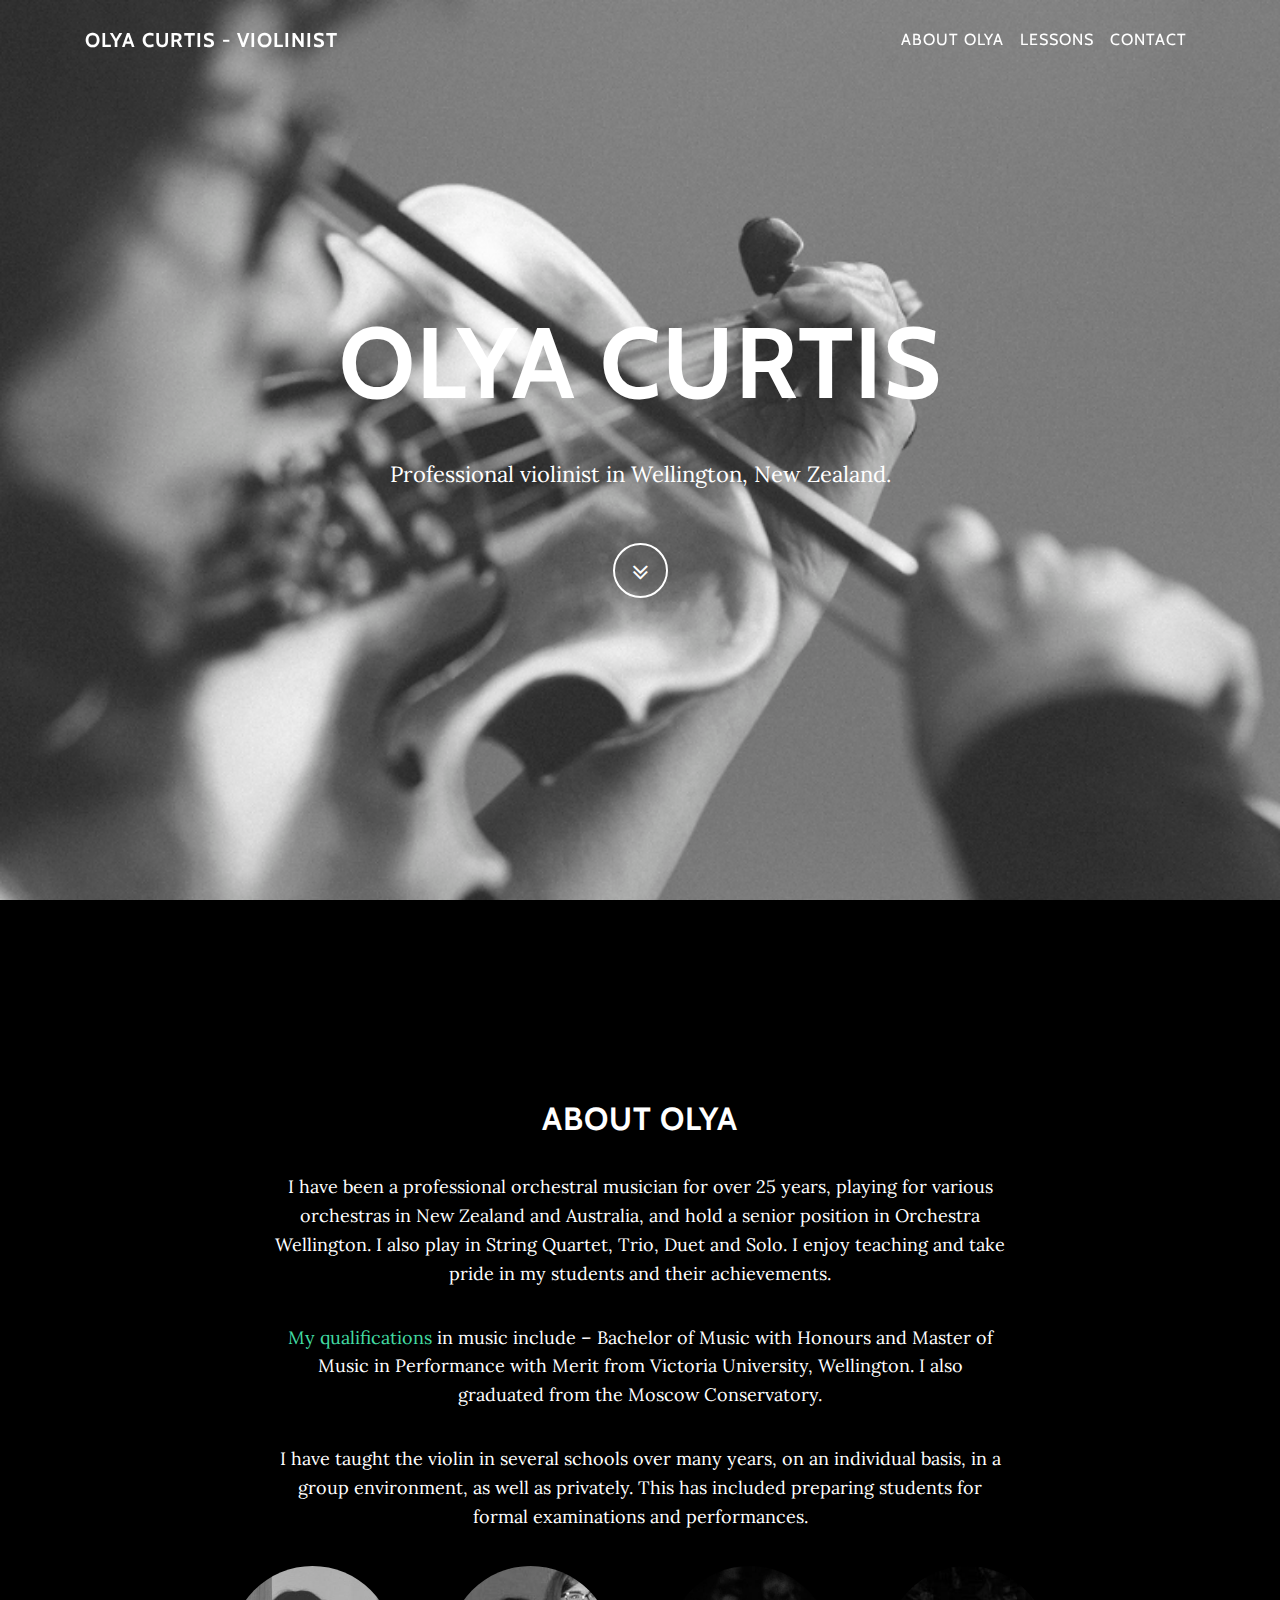
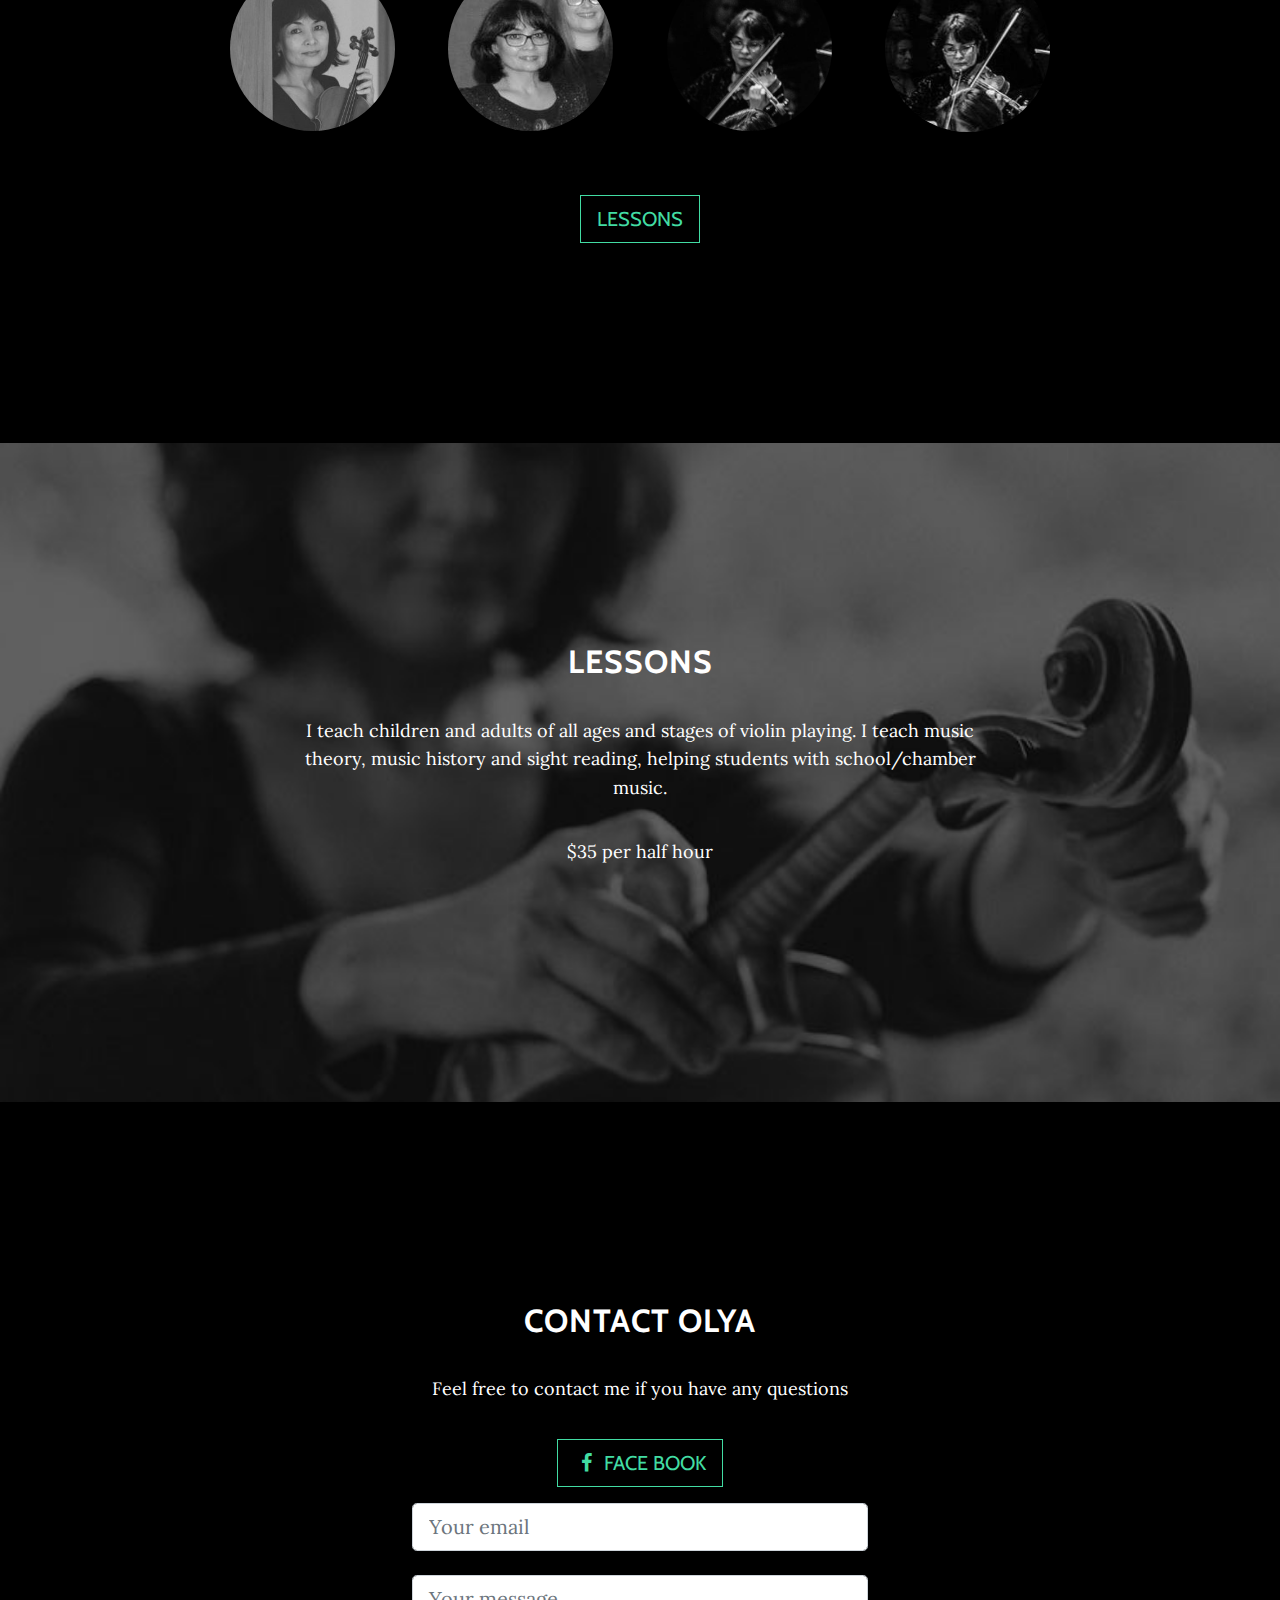
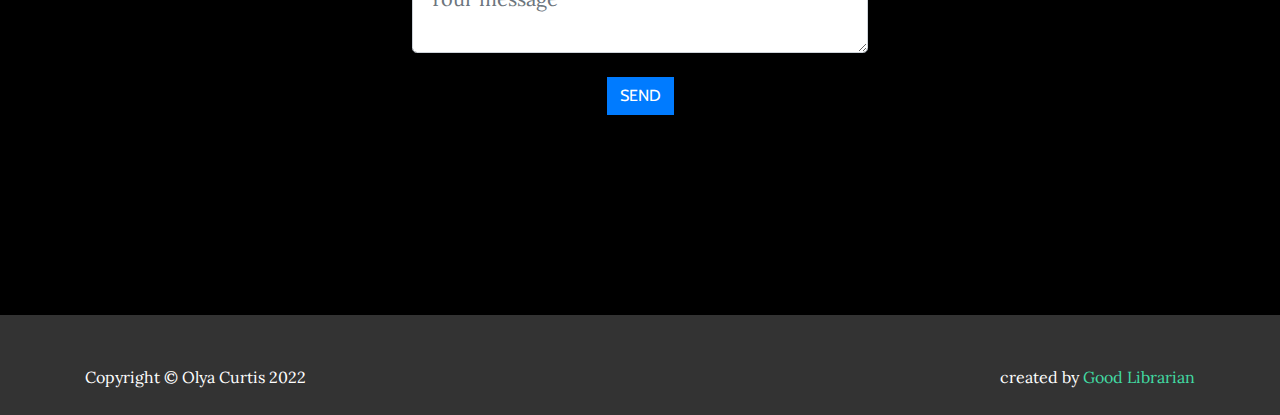
==== index.html @ c2e38462 "Update index.html" ====
<!DOCTYPE html>
<html lang="en">

  <head>
 
    <meta charset="utf-8">
    <meta name="viewport" content="width=device-width, initial-scale=1, shrink-to-fit=no">
    <meta name="description" content="Olya Curtis is violinist in Wellington New Zealand. Offer tailered violin lessons for children, adults, any levels are welcome from absolute beginners to advanced students">
    <meta name="author" content="Olya Curtis">
	<meta name="keywords" content="violinist,Violin Lessons,Violin Teacher,begginer,music theory,ABRSM exam,violinist in wellington,new zealand,String Quartet,Trio,Duet,Solo">
	<meta name="google-site-verification" content="l8IYxlWPja9R1dwnLtuxTKXck14jRonvNL7AKL2cskU" />
    <title>Olya Curtis - Violinist</title>

    <!-- Bootstrap core CSS -->
    <link href="vendor/bootstrap/css/bootstrap.min.css" rel="stylesheet">

    <!-- Custom fonts for this template -->
    <link href="vendor/font-awesome/css/font-awesome.min.css" rel="stylesheet" type="text/css">
    <link href="https://fonts.googleapis.com/css?family=Lora:400,700,400italic,700italic" rel="stylesheet" type="text/css">
    <link href='https://fonts.googleapis.com/css?family=Cabin:700' rel='stylesheet' type='text/css'>

    <!-- Custom styles for this template -->
    <link href="css/grayscale.min.css" rel="stylesheet">

  </head>

  <body id="page-top">

    <!-- Navigation -->
    <nav class="navbar navbar-expand-lg navbar-light fixed-top" id="mainNav">
      <div class="container">
        <a class="navbar-brand js-scroll-trigger" href="#page-top">Olya Curtis - Violinist</a>
        <button class="navbar-toggler navbar-toggler-right" type="button" data-toggle="collapse" data-target="#navbarResponsive" aria-controls="navbarResponsive" aria-expanded="false" aria-label="Toggle navigation">
          Menu
          <i class="fa fa-bars"></i>
        </button>
        <div class="collapse navbar-collapse" id="navbarResponsive">
          <ul class="navbar-nav ml-auto">
            <li class="nav-item">
              <a class="nav-link js-scroll-trigger" href="#about">About Olya</a>
            </li>
            <li class="nav-item">
              <a class="nav-link js-scroll-trigger" href="#download">Lessons</a>
            </li>
            <li class="nav-item">
              <a class="nav-link js-scroll-trigger" href="#contact">Contact</a>
            </li>
          </ul>
        </div>
      </div>
    </nav>

    <!-- Intro Header -->
    <header class="masthead">
      <div class="intro-body">
        <div class="container">
          <div class="row">
            <div class="col-lg-8 mx-auto">
              <h1 class="brand-heading">OLYA Curtis</h1>
              <p class="intro-text">Professional violinist in Wellington, New Zealand.
                <br></p>
              <a href="#about" class="btn btn-circle js-scroll-trigger">
                <i class="fa fa-angle-double-down animated"></i>
              </a>
            </div>
          </div>
        </div>
      </div>
    </header>

    <!-- About Section -->
    <section id="about" class="content-section text-center">
      <div class="container">
        <div class="row">
          <div class="col-lg-8 mx-auto">
            <h2>About Olya</h2>
            <p>
			I have been a professional orchestral musician for over 25 years, playing for various orchestras in New Zealand and Australia, 
			and hold a senior position in Orchestra Wellington. I also play in String Quartet, Trio, Duet and Solo. 
			I enjoy teaching and take pride in my students and their achievements.</p>
            
			<p><a href="https://nz.linkedin.com/in/olya-curtis-38987a58" target="_blank">My qualifications</a> in music include – Bachelor of Music with Honours and Master of Music in Performance with Merit from Victoria University, Wellington. 
			I also graduated from the Moscow Conservatory. 
			</p>
            <p>I have taught the violin in several schools over many years, on an individual basis, in a group environment, as well as privately. 
			This has included preparing students for formal examinations and performances. </p>
			
			<p></p>
          </div>
		  
		  
		  	
        </div>
		
      </div>



<!-- Portfolio part under about -->
      <div class="row justify-content-md-center">
	         <div class="col-lg-2 col-sm-3 col-md-3 mb-4">
          <a data-toggle="modal" href="#portfolio-modal-1"><img class="grey rounded-circle img-fluid d-block mx-auto" id="imggray" src="img/profile1-sm.jpg" alt="" width="165" height="165" > </a>
        </div>
		
        <div class="col-lg-2 col-sm-3 col-md-3 mb-4">
          <a data-toggle="modal" href="#portfolio-modal-2"><img class="grey rounded-circle img-fluid d-block mx-auto" id="imggray" src="img/profile2-sm.jpg" alt="" width="165" height="165"  alt=""> </a>
         </div>
		 
        <div class="col-lg-2 col-sm-3 col-md-3 mb-4">
          <a data-toggle="modal" href="#portfolio-modal-3"><img class="grey rounded-circle img-fluid d-block mx-auto" src="img/profile3-sm.jpg" alt="" width="165" height="165"  alt=""> </a>
         </div>
		 
        <div class="col-lg-2 col-sm-3 col-md-3 mb-4">
          <a data-toggle="modal" href="#portfolio-modal-4"><img class="grey rounded-circle img-fluid d-block mx-auto" src="img/profile4-sm.jpg" alt="" width="165" height="165"  alt=""> </a>
        </div>
		 </div>

 
	
	
		 
	<!-- Portfolio Modals -->

    <!-- Portfolio Modal 1 -->
   <div class="col mx-auto text center">
   <div class="modal fade" id="portfolio-modal-1" role="dialog" are-labelleby="profile-1">
      
        <button type="button" class="close" data-dismiss="modal" aria-label="Close">
          <span aria-hidden="true">&times;</span>
        </button>
		
		<div class="modal-dialog modal-lg" role="document">
   	    <img class="img-fluid mb-5" src="img/profile1-lg.jpg" alt="">
		</div>
	        
		<button type="button" class="btn btn-secondary" data-dismiss="modal">Close</button>
        </div>
	</div>
	
	
	   <!-- Portfolio Modal 2 -->
   <div class="col-lg-8 mx-auto text center">
   <div class="modal fade" id="portfolio-modal-2" role="dialog" are-labelleby="profile-2">
      
        <button type="button" class="close" data-dismiss="modal" aria-label="Close">
          <span aria-hidden="true">&times;</span>
        </button>
		
		<div class="modal-dialog modal-lg" role="document">
   	    <img class="img-fluid mb-5" src="img/profile2-lg.jpg" alt="">
		</div>
	        
		<button type="button" class="btn btn-secondary" data-dismiss="modal">Close</button>
        </div>
	</div>
   
   	   <!-- Portfolio Modal 3 -->
   <div class="col-lg-8 mx-auto text center">
   <div class="modal fade" id="portfolio-modal-3" role="dialog" are-labelleby="profile-3">
      
        <button type="button" class="close" data-dismiss="modal" aria-label="Close">
          <span aria-hidden="true">&times;</span>
        </button>
		
		<div class="modal-dialog modal-lg" role="document">
   	    <img class="img-fluid mb-5" src="img/profile3-lg.jpg" alt="">
		</div>
	        
		<button type="button" class="btn btn-secondary" data-dismiss="modal">Close</button>
        </div>
	</div>
	
		   <!-- Portfolio Modal 4 -->
   <div class="col-lg-8 mx-auto text center">
   <div class="modal fade" id="portfolio-modal-4" role="dialog" are-labelleby="profile-4">
      
        <button type="button" class="close" data-dismiss="modal" aria-label="Close">
          <span aria-hidden="true">&times;</span>
        </button>
		
		<div class="modal-dialog modal-lg" role="document">
   	    <img class="img-fluid mb-5" src="img/profile4-lg.jpg" alt="">
		</div>
	        
		<button type="button" class="btn btn-secondary" data-dismiss="modal">Close</button>
        </div>
	</div>

  <p></p>
  <a href="#download" class="btn btn-default btn-lg js-scroll-trigger">Lessons</a>
	
			
			
   </section>
	
	
	
    <!-- Download Section -->
    <section id="download" class="download-section content-section text-center">
      <div class="container">
        <div class="col-lg-8 mx-auto">
          <h2>Lessons</h2>
          <p>I teach children and adults of all ages and stages of violin playing. 
		  I teach music theory, music history and sight reading, helping students with school/chamber music.</p>
		  <p>$35 per half hour</p>
          
        </div>
	</div>
    </section>
	
	
	

    <!-- Contact Section -->
    <section id="contact" class="content-section text-center">
      <div class="container">
        <div class="row">
		  <div class="col-lg-8 mx-auto">
            <h2>Contact Olya</h2>
            <p>Feel free to contact me if you have any questions</p>
            <ul class="list-inline banner-social-buttons">
		<li class="list-inline-item">
                <a class="btn btn-default btn-lg" href="https://www.facebook.com/olya.curtis">
                  <i class="fa fa-fw fa-facebook"></i>
				  <span class="network-name">Face book</span>
                </a>
              </li>
               </ul>
			  
<!--my custom contact section -->
<div class="col-lg-8 mx-auto">
<form method="POST" action="https://formspree.io/f/mnqwjarj">
  <input class="form-control form-control-lg" type="email" name="email" placeholder="Your email"><br>
  <textarea class="form-control form-control-lg" name="message" placeholder="Your message"></textarea><br>
  <button type="submit" class="btn btn-primary btn-xl">Send</button>
</form>
			  </div>
			  
			  
          </div>
        </div>
      </div>
    </section>

  
	  
    <!-- Footer -->
    <footer>
      <div class="container text-center">
	      <div id="copy-right">Copyright &copy; Olya Curtis 2022</div>
		  <div id="credit"> created by <a href="https://goodlibrarian.github.io" target="_blank">Good Librarian</a> </div>
		      </div>
    </footer>
	
	




	

    <!-- Bootstrap core JavaScript -->
    <script src="vendor/jquery/jquery.min.js"></script>
    <script src="vendor/bootstrap/js/bootstrap.bundle.min.js"></script>

    <!-- Plugin JavaScript -->
    <script src="vendor/jquery-easing/jquery.easing.min.js"></script>
	<script src="vendor/magnific-popup/jquery.magnific-popup.min.js"></script>


    <!-- Custom scripts for this template -->
    <script src="js/grayscale.min.js"></script>

  </body>

</html>
---- css/grayscale.min.css ----
body{font-family:Lora,'Helvetica Neue',Helvetica,Arial,sans-serif;position:relative;width:100%;height:100%;color:#fff;background-color:#000}html{width:100%;height:100%}h1,h2,h3,h4,h5,h6{font-family:Cabin,'Helvetica Neue',Helvetica,Arial,sans-serif;font-weight:700;margin:0 0 35px;letter-spacing:1px;text-transform:uppercase}p{font-size:16px;line-height:1.5;margin:0 0 25px}@media (min-width:768px){p{font-size:18px;line-height:1.6;margin:0 0 35px}}a{-webkit-transition:all .2s ease-in-out;-moz-transition:all .2s ease-in-out;transition:all .2s ease-in-out;color:#42dca3}a:focus,a:hover{text-decoration:none;color:#1d9b6c}#mainNav{font-family:Cabin,'Helvetica Neue',Helvetica,Arial,sans-serif;margin-bottom:0;text-transform:uppercase;border-bottom:1px solid rgba(255,255,255,.3);background-color:#000}#mainNav .navbar-toggler{font-size:14px;padding:11px;color:#fff;border:1px solid #fff}#mainNav .navbar-brand{font-weight:700}#mainNav a{color:#fff}#mainNav .navbar-nav .nav-item{-webkit-transition:background .3s ease-in-out;-moz-transition:background .3s ease-in-out;transition:background .3s ease-in-out}#mainNav .navbar-nav .nav-item:hover{color:fade(white,80%);outline:0;background-color:transparent}#mainNav .navbar-nav .nav-item:active,#mainNav .navbar-nav .nav-item:focus{outline:0;background-color:transparent}@media (min-width:992px){#mainNav{padding-top:20px;padding-bottom:20px;-webkit-transition:background .3s ease-in-out,padding-top .3s ease-in-out,padding-bottom .3s;-moz-transition:background .3s ease-in-out,padding-top .3s ease-in-out,padding-bottom .3s;transition:background .3s ease-in-out,padding-top .3s ease-in-out,padding-bottom .3s;letter-spacing:1px;border-bottom:none;background:0 0}#mainNav.navbar-shrink{padding-top:10px;padding-bottom:10px;border-bottom:1px solid rgba(255,255,255,.3);background:#000}#mainNav .nav-link.active{outline:0;background-color:rgba(255,255,255,.3)}#mainNav .nav-link.active:hover{color:#fff}}.masthead{display:table;width:100%;height:auto;padding:200px 0;text-align:center;color:#fff;background:url(../img/intro-bg.jpg) no-repeat bottom center scroll;background-color:#000;-webkit-background-size:cover;-moz-background-size:cover;-o-background-size:cover;background-size:cover}.masthead .intro-body{display:table-cell;vertical-align:middle}.masthead .intro-body .brand-heading{font-size:50px}.masthead .intro-body .intro-text{font-size:18px}@media (min-width:768px){.masthead{height:100%;padding:0}.masthead .intro-body .brand-heading{font-size:100px}.masthead .intro-body .intro-text{font-size:22px}}.btn-circle{font-size:26px;width:55px;height:55px;margin-top:15px;line-height:45px;-webkit-transition:background .3s ease-in-out;-moz-transition:background .3s ease-in-out;transition:background .3s ease-in-out;color:#fff;border:2px solid #fff;border-radius:100%!important;background:0 0}.btn-circle:focus,.btn-circle:hover{color:#fff;outline:0;background:rgba(255,255,255,.1)}.content-section{padding-top:150px;padding-bottom:150px}.download-section{color:#fff;background:url(../img/downloads-bg.jpg) no-repeat center center scroll;background-color:#000;-webkit-background-size:cover;-moz-background-size:cover;-o-background-size:cover;background-size:cover}#map{width:100%;height:300px}@media (min-width:992px){.content-section{padding-top:200px;padding-bottom:200px}#map{height:350px}}.btn{font-family:Cabin,'Helvetica Neue',Helvetica,Arial,sans-serif;font-weight:400;-webkit-transition:all .3s ease-in-out;-moz-transition:all .3s ease-in-out;transition:all .3s ease-in-out;text-transform:uppercase;border-radius:0}.btn-default{color:#42dca3;border:1px solid #42dca3;background-color:transparent}.btn-default:focus,.btn-default:hover{color:#000;border:1px solid #42dca3;outline:0;background-color:#42dca3}ul.banner-social-buttons{margin-top:0}@media (max-width:1199px){ul.banner-social-buttons{margin-top:15px}}@media (max-width:767px){ul.banner-social-buttons li{display:block;margin-bottom:20px;padding:0}ul.banner-social-buttons li:last-child{margin-bottom:0}}footer{padding:50px 0;background-color:#333333;}#copy-right{float:left;}#credit{float:right;}footer p{font-size:14px;margin:0}::-moz-selection{background:#fcfcfc;background:rgba(255,255,255,.2);text-shadow:none}::selection{background:#fcfcfc;background:rgba(255,255,255,.2);text-shadow:none}img::selection{background:0 0}img::-moz-selection{background:0 0}img{margin-left: auto; margin-right: auto;}


img.grey {
	-webkit-filter: grayscale(100%);
	filter: grayscale(100%);
}
img:hover {filter: none;-webkit-filter: grayscale(0%);-webkit-transition: all 0.7s ease;transition: all 0.7s ease;}
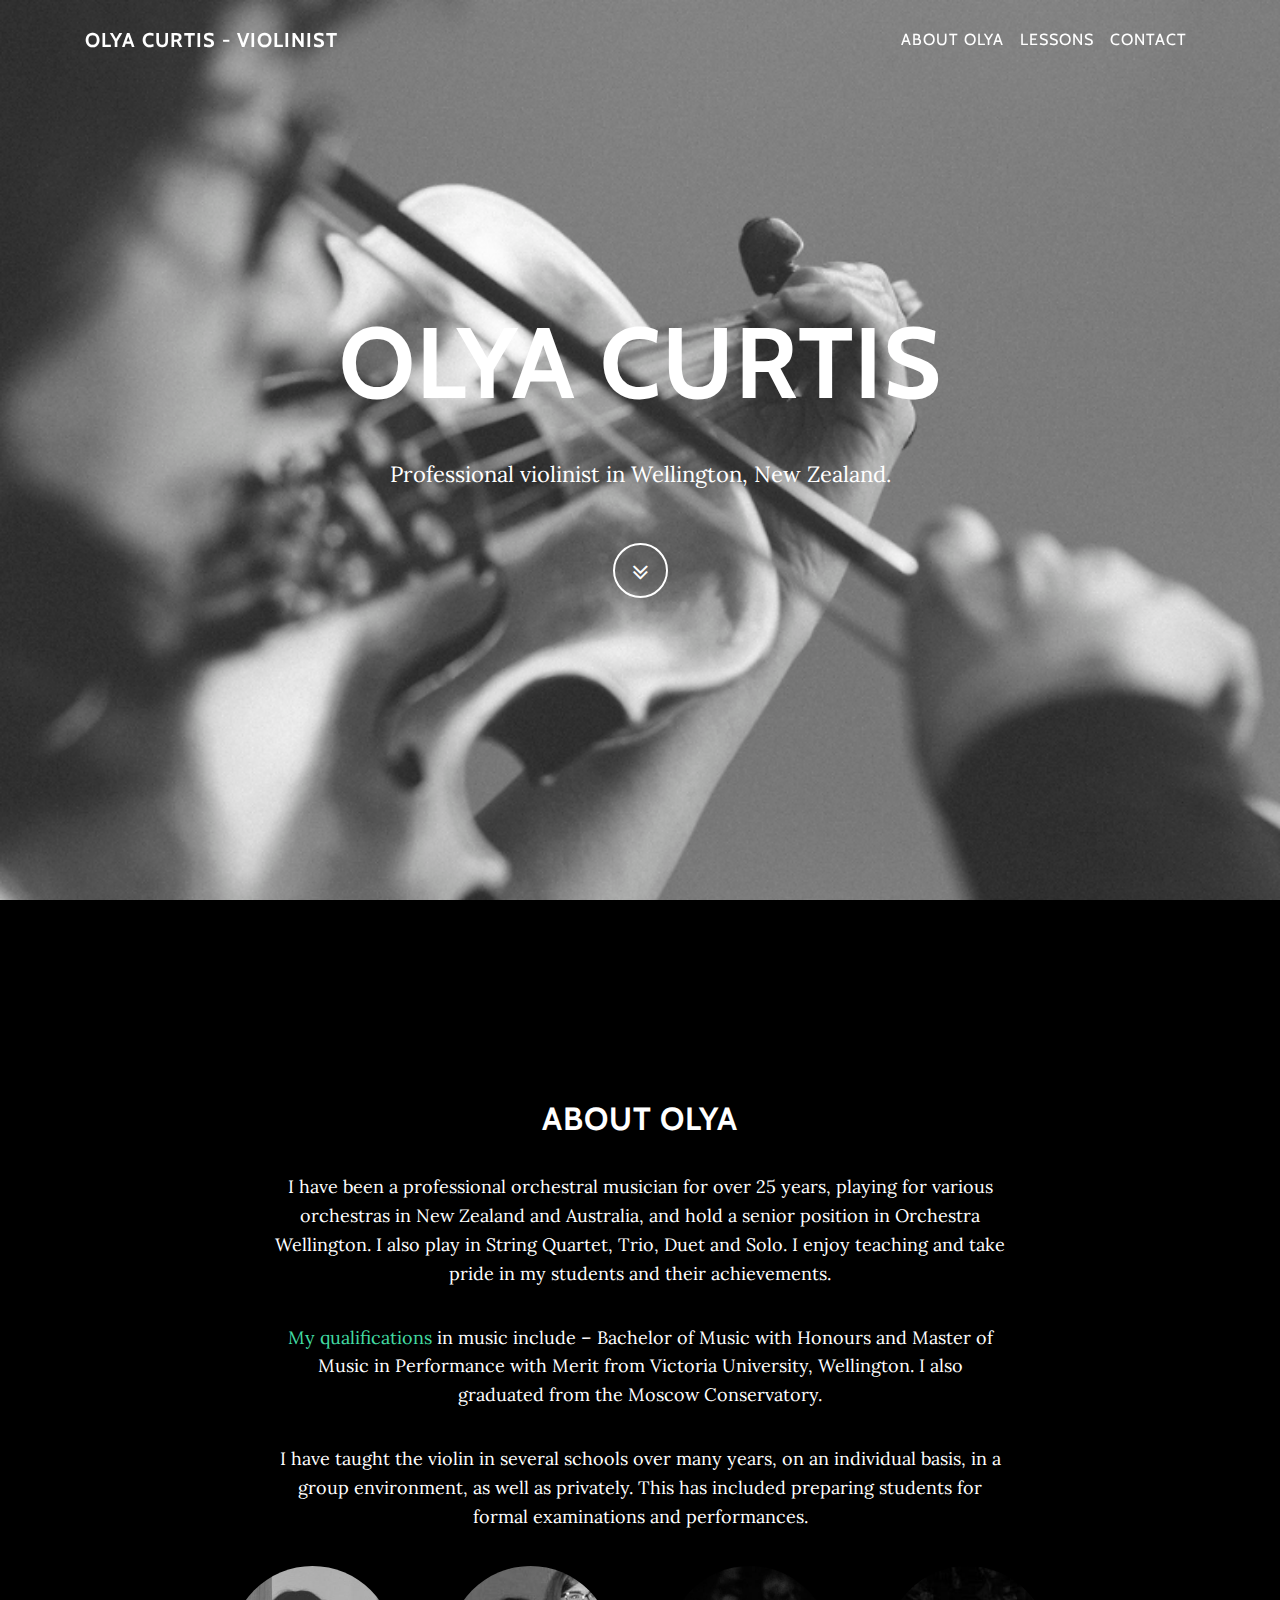
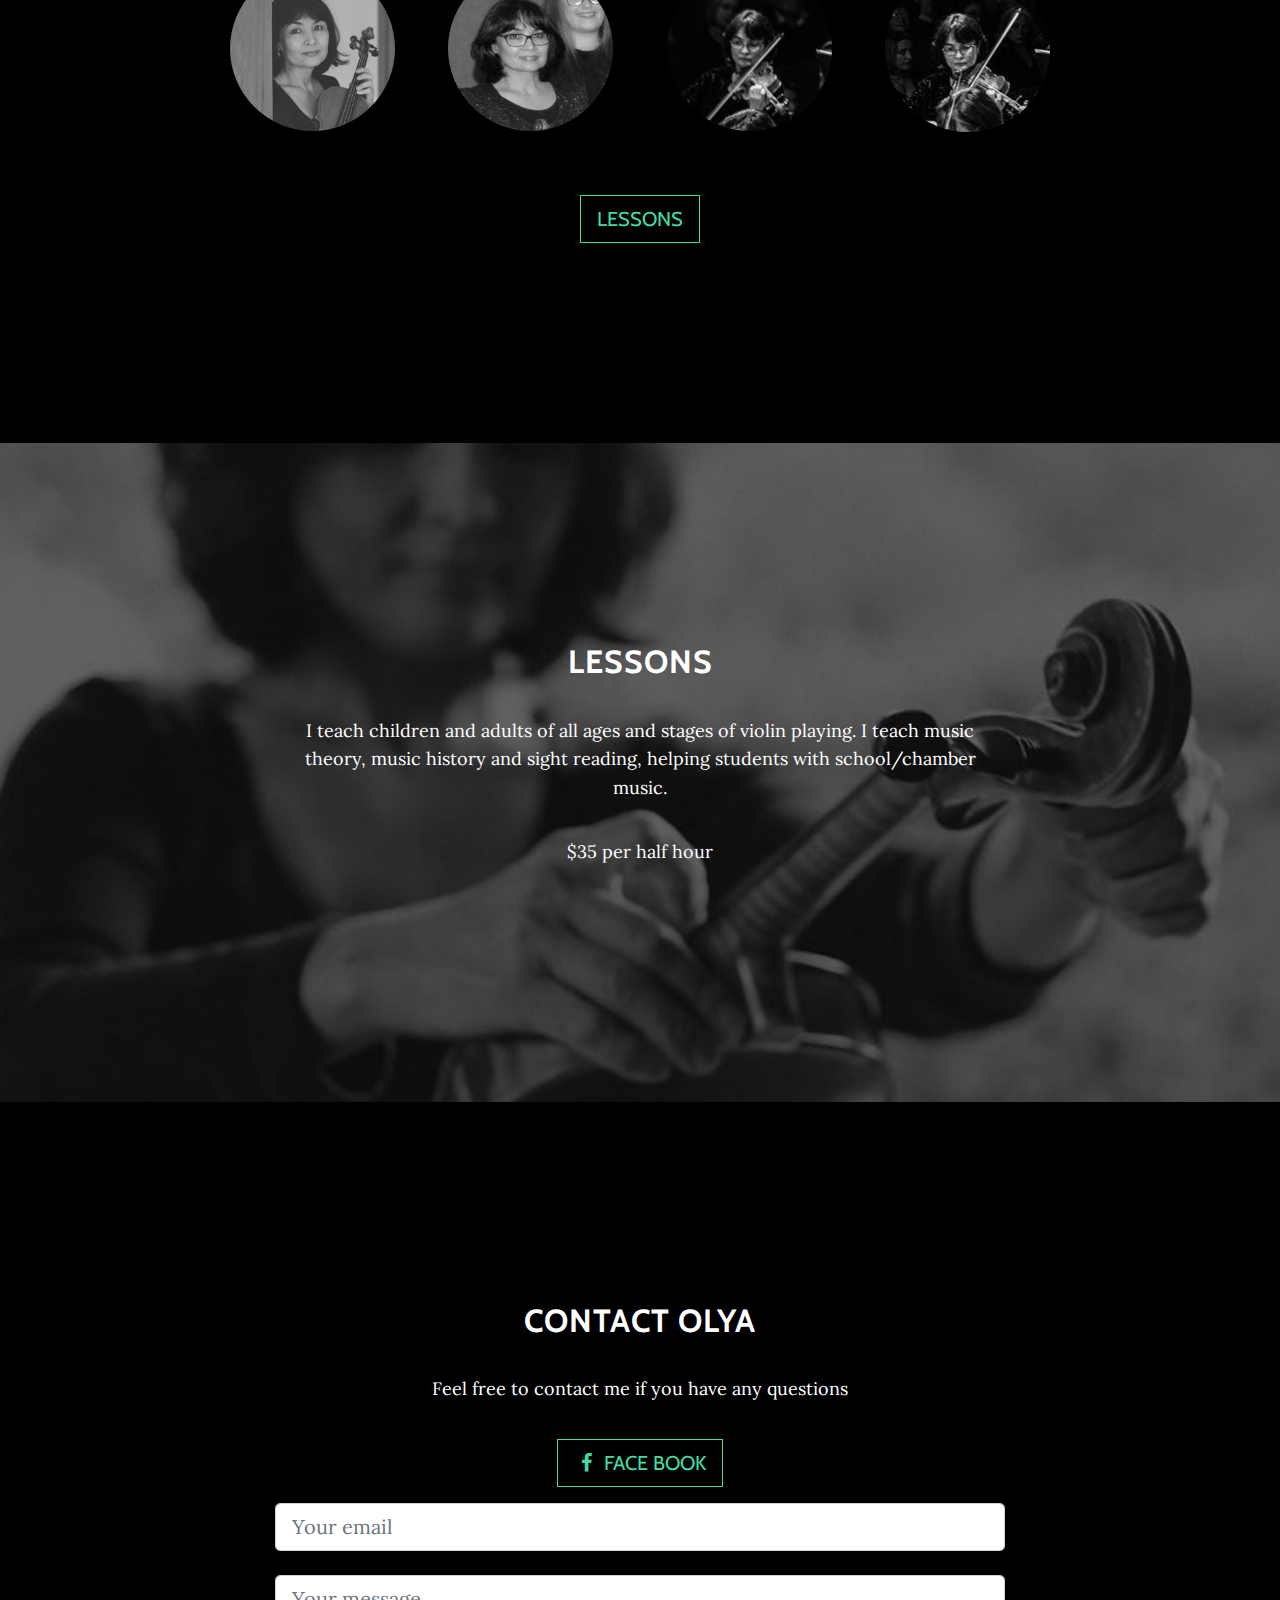
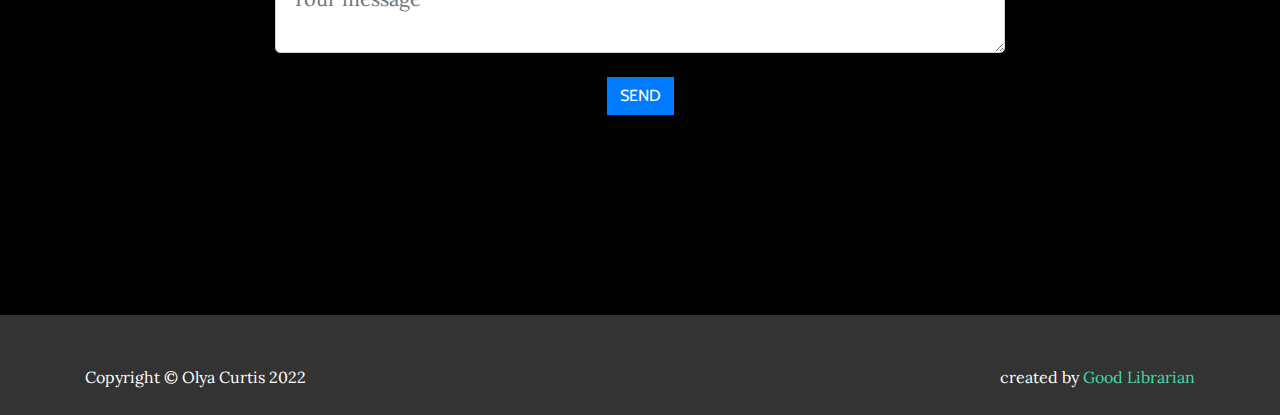
==== commit c03e517b: "Update index.html" ====
--- a/index.html
+++ b/index.html
@@ -228,14 +228,13 @@
                </ul>
 			  
 <!--my custom contact section -->
-<div class="col-lg-8 mx-auto">
+
 <form method="POST" action="https://formspree.io/f/mnqwjarj">
   <input class="form-control form-control-lg" type="email" name="email" placeholder="Your email"><br>
   <textarea class="form-control form-control-lg" name="message" placeholder="Your message"></textarea><br>
   <button type="submit" class="btn btn-primary btn-xl">Send</button>
 </form>
-			  </div>
-			  
+		
 			  
           </div>
         </div>
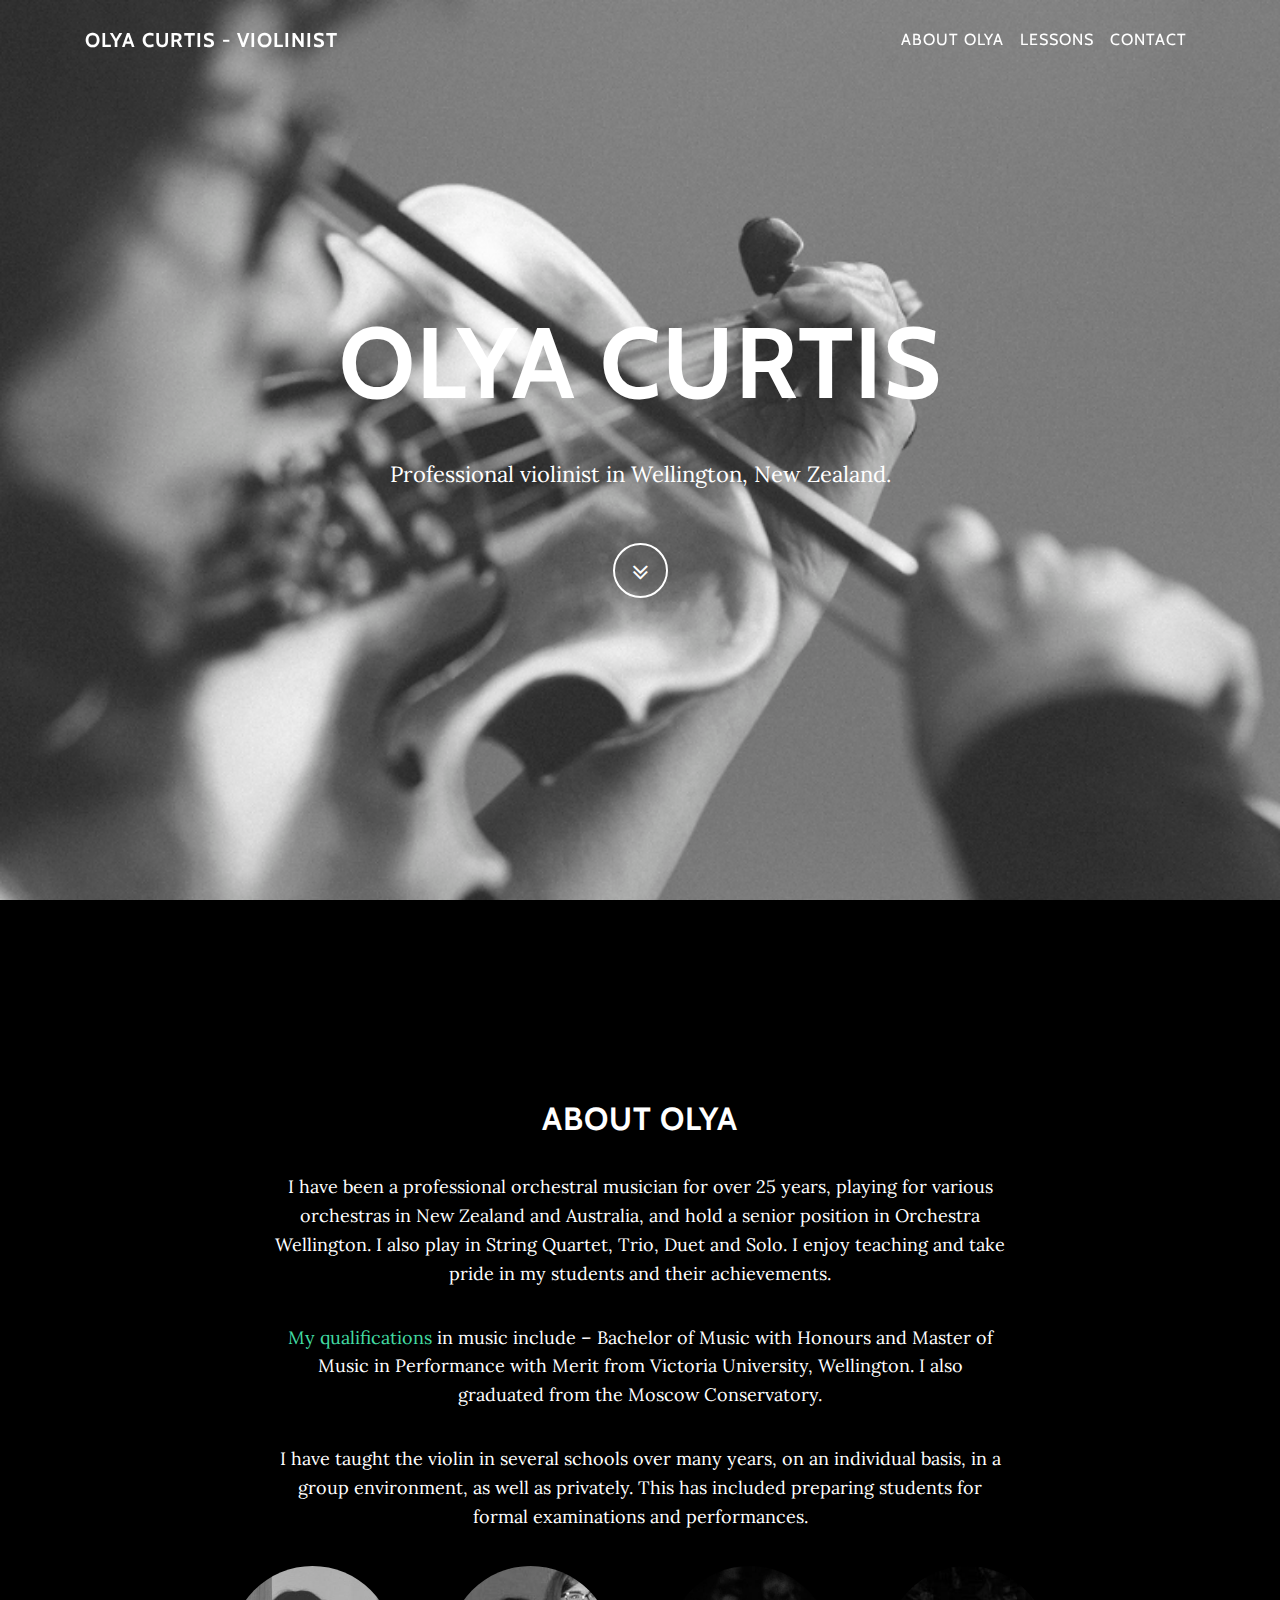
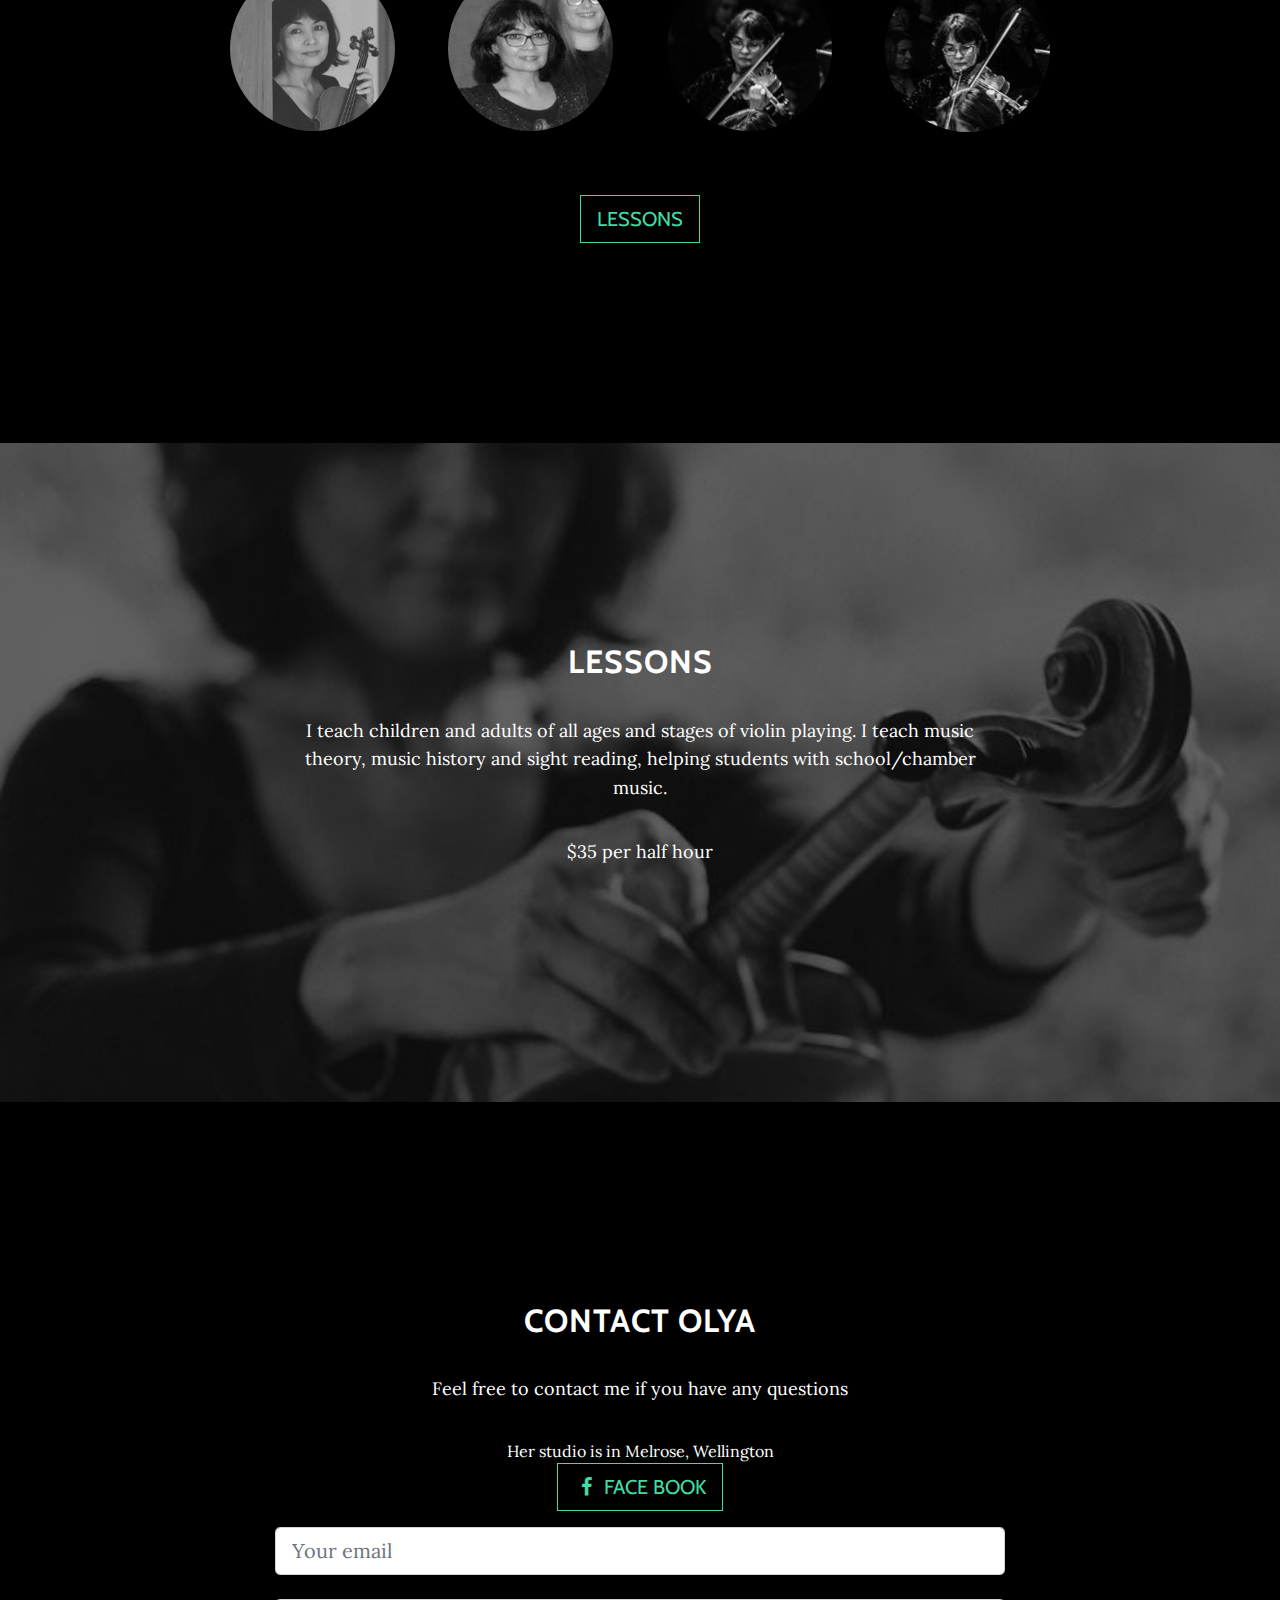
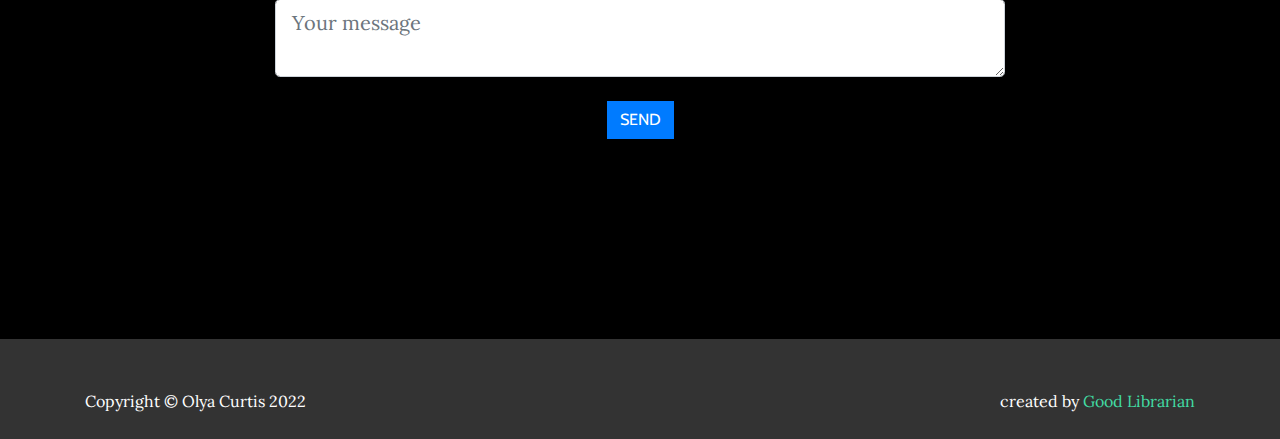
==== commit 5083daef: "Update index.html" ====
--- a/index.html
+++ b/index.html
@@ -217,7 +217,7 @@
         <div class="row">
 		  <div class="col-lg-8 mx-auto">
             <h2>Contact Olya</h2>
-            <p>Feel free to contact me if you have any questions</p>
+            <p>Feel free to contact me if you have any questions</p> Her studio is in Melrose, Wellington
             <ul class="list-inline banner-social-buttons">
 		<li class="list-inline-item">
                 <a class="btn btn-default btn-lg" href="https://www.facebook.com/olya.curtis">
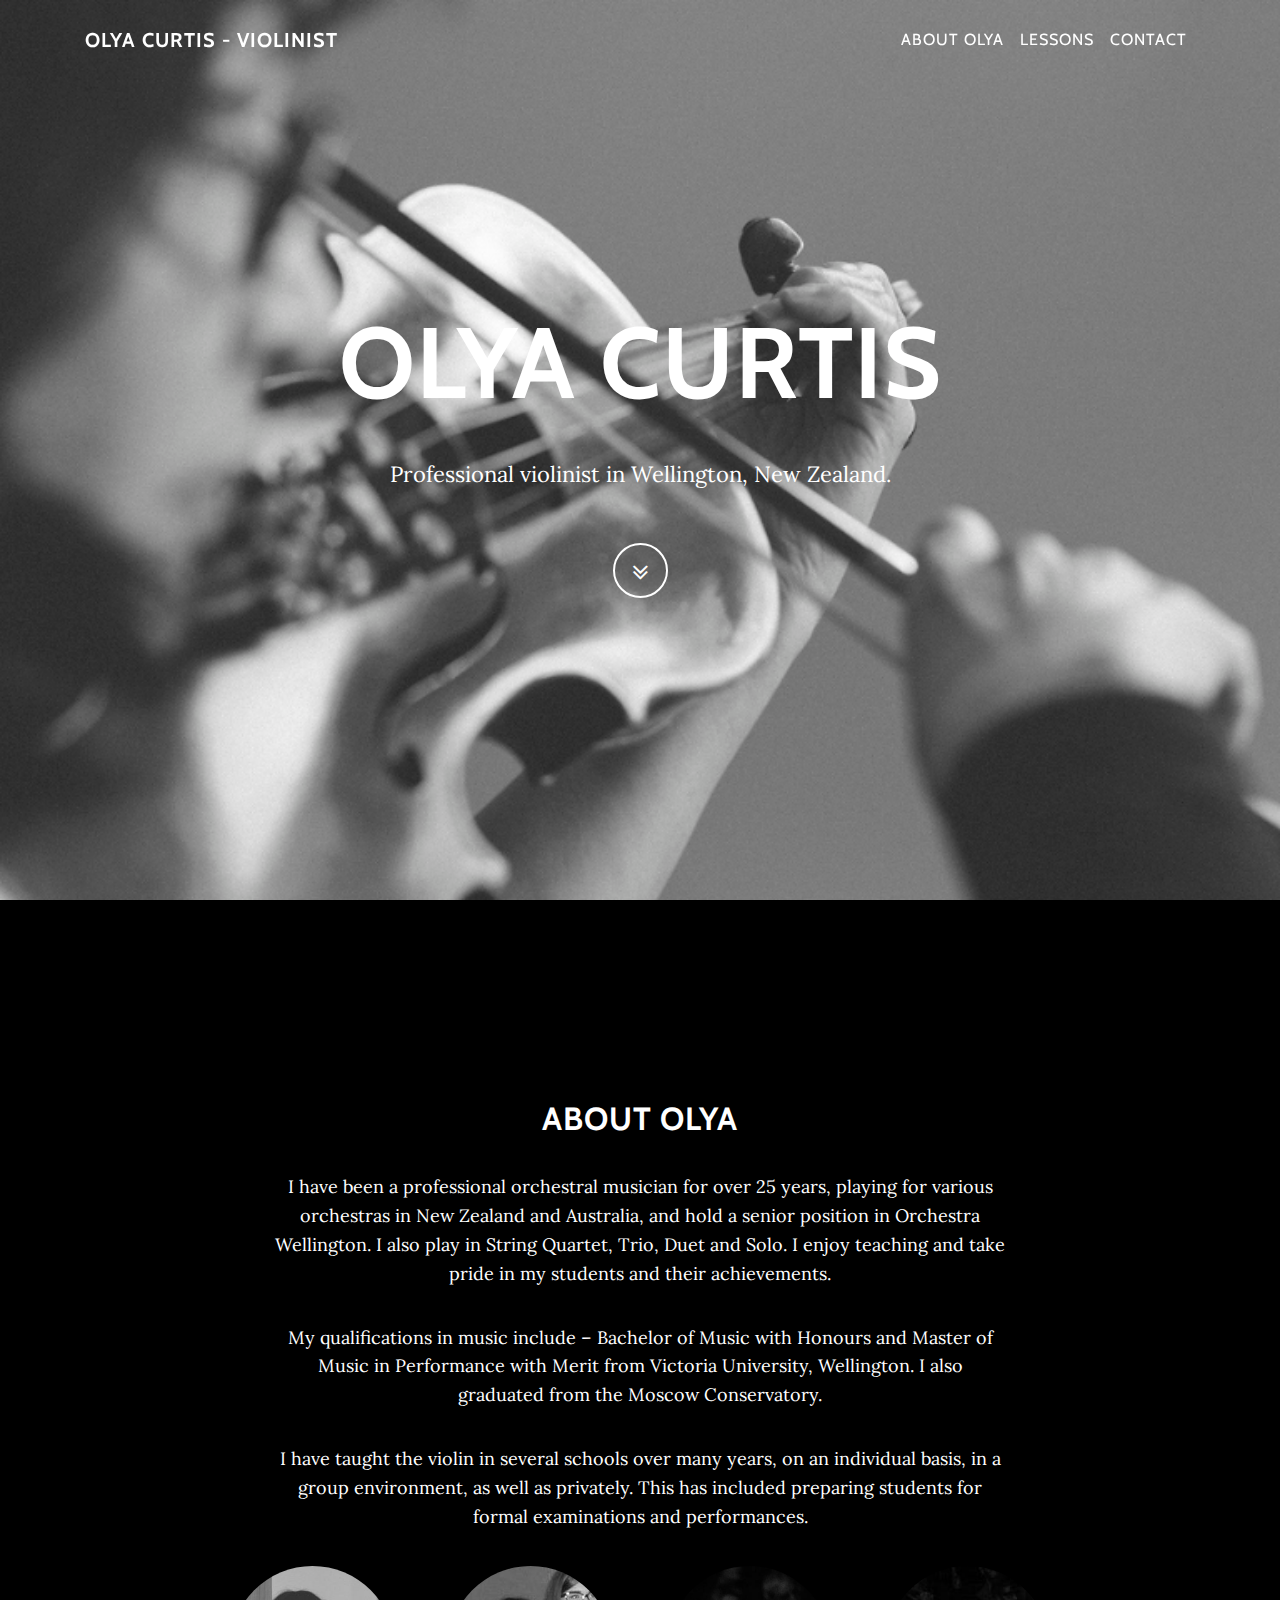
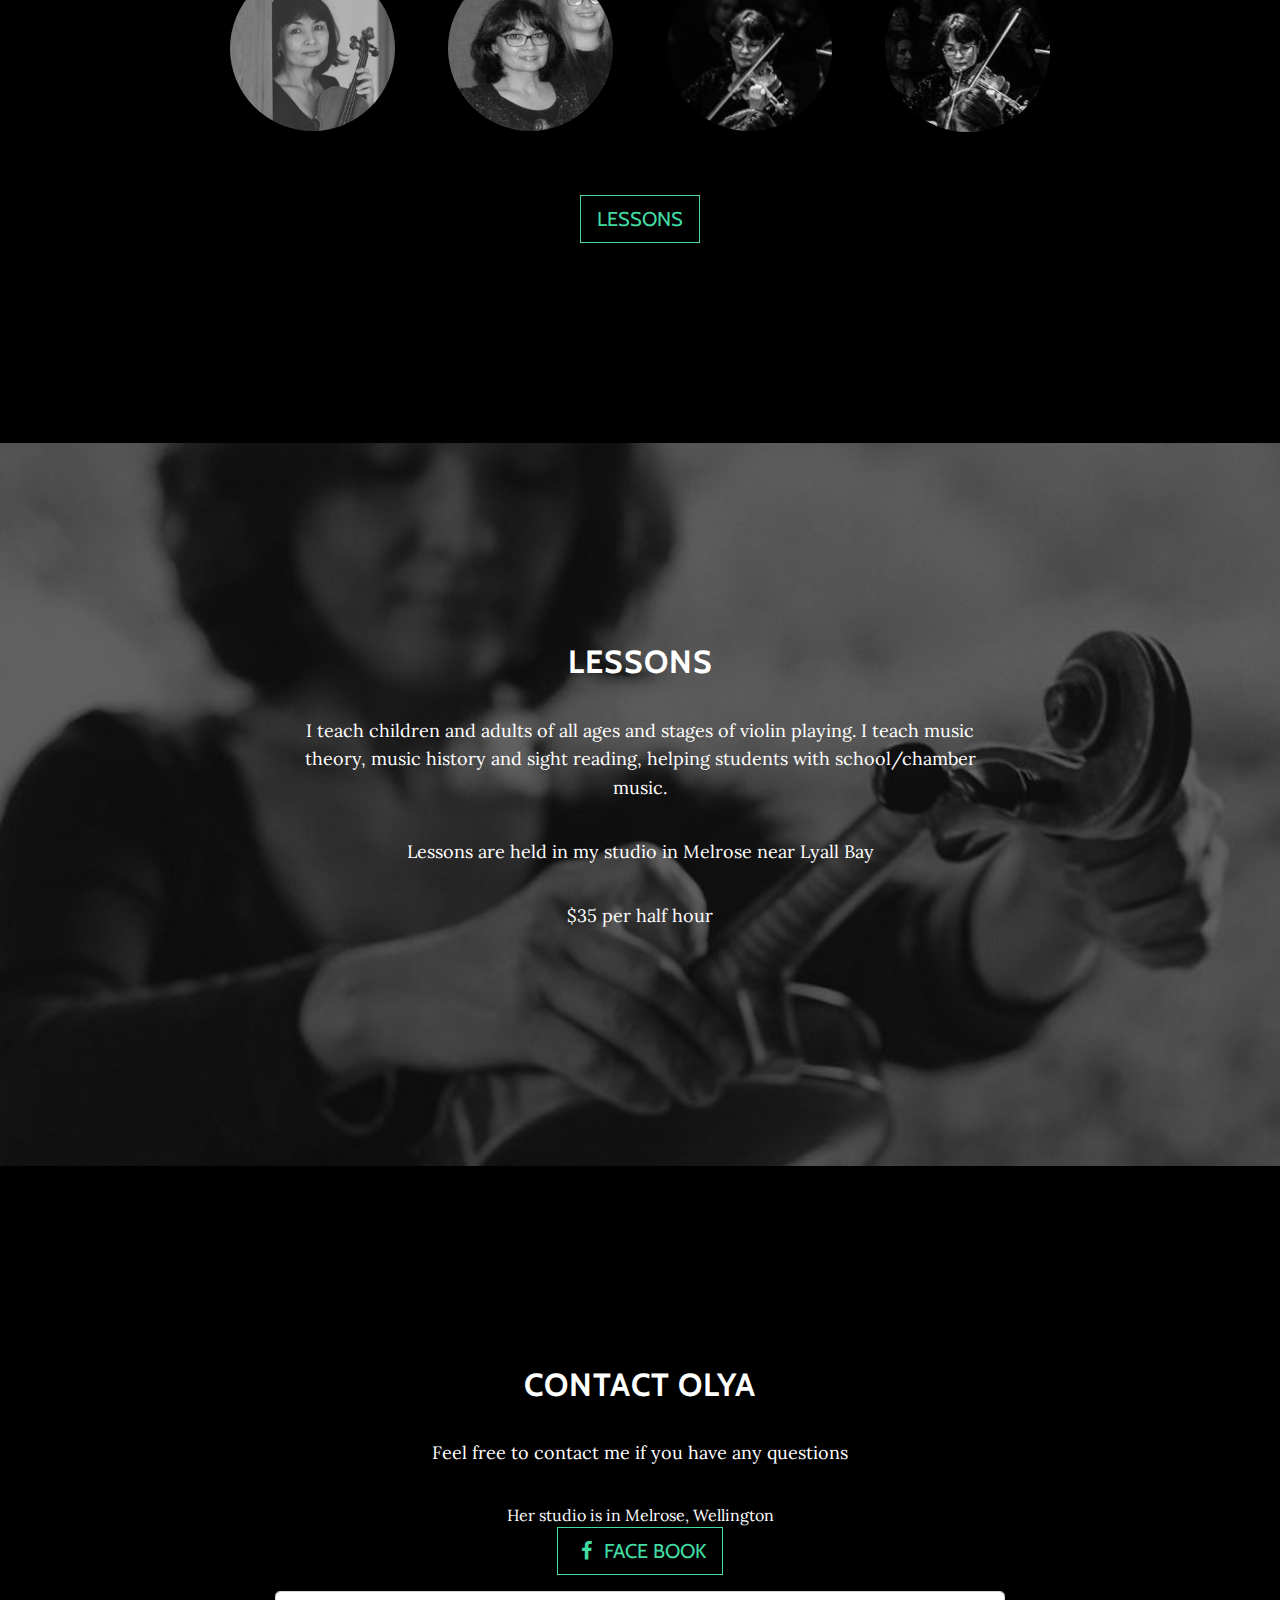
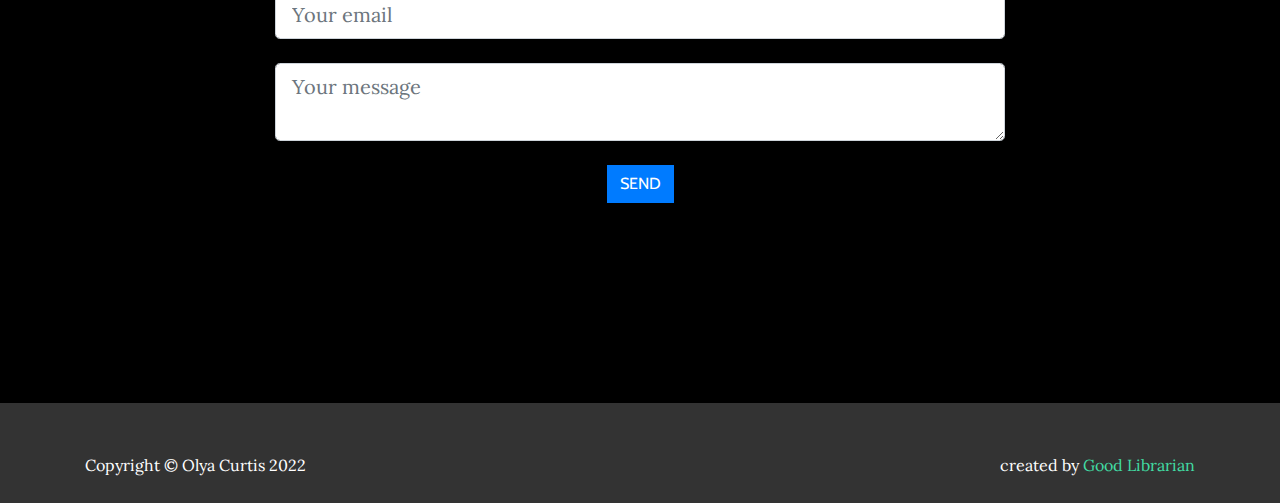
==== commit c3b41291: "Update index.html" ====
--- a/index.html
+++ b/index.html
@@ -79,12 +79,11 @@
 			and hold a senior position in Orchestra Wellington. I also play in String Quartet, Trio, Duet and Solo. 
 			I enjoy teaching and take pride in my students and their achievements.</p>
             
-			<p><a href="https://nz.linkedin.com/in/olya-curtis-38987a58" target="_blank">My qualifications</a> in music include – Bachelor of Music with Honours and Master of Music in Performance with Merit from Victoria University, Wellington. 
+			<p>My qualifications in music include – Bachelor of Music with Honours and Master of Music in Performance with Merit from Victoria University, Wellington. 
 			I also graduated from the Moscow Conservatory. 
 			</p>
             <p>I have taught the violin in several schools over many years, on an individual basis, in a group environment, as well as privately. 
 			This has included preparing students for formal examinations and performances. </p>
-			
 			<p></p>
           </div>
 		  
@@ -202,6 +201,7 @@
           <h2>Lessons</h2>
           <p>I teach children and adults of all ages and stages of violin playing. 
 		  I teach music theory, music history and sight reading, helping students with school/chamber music.</p>
+		<p>Lessons are held in my studio in Melrose near Lyall Bay</p>
 		  <p>$35 per half hour</p>
           
         </div>
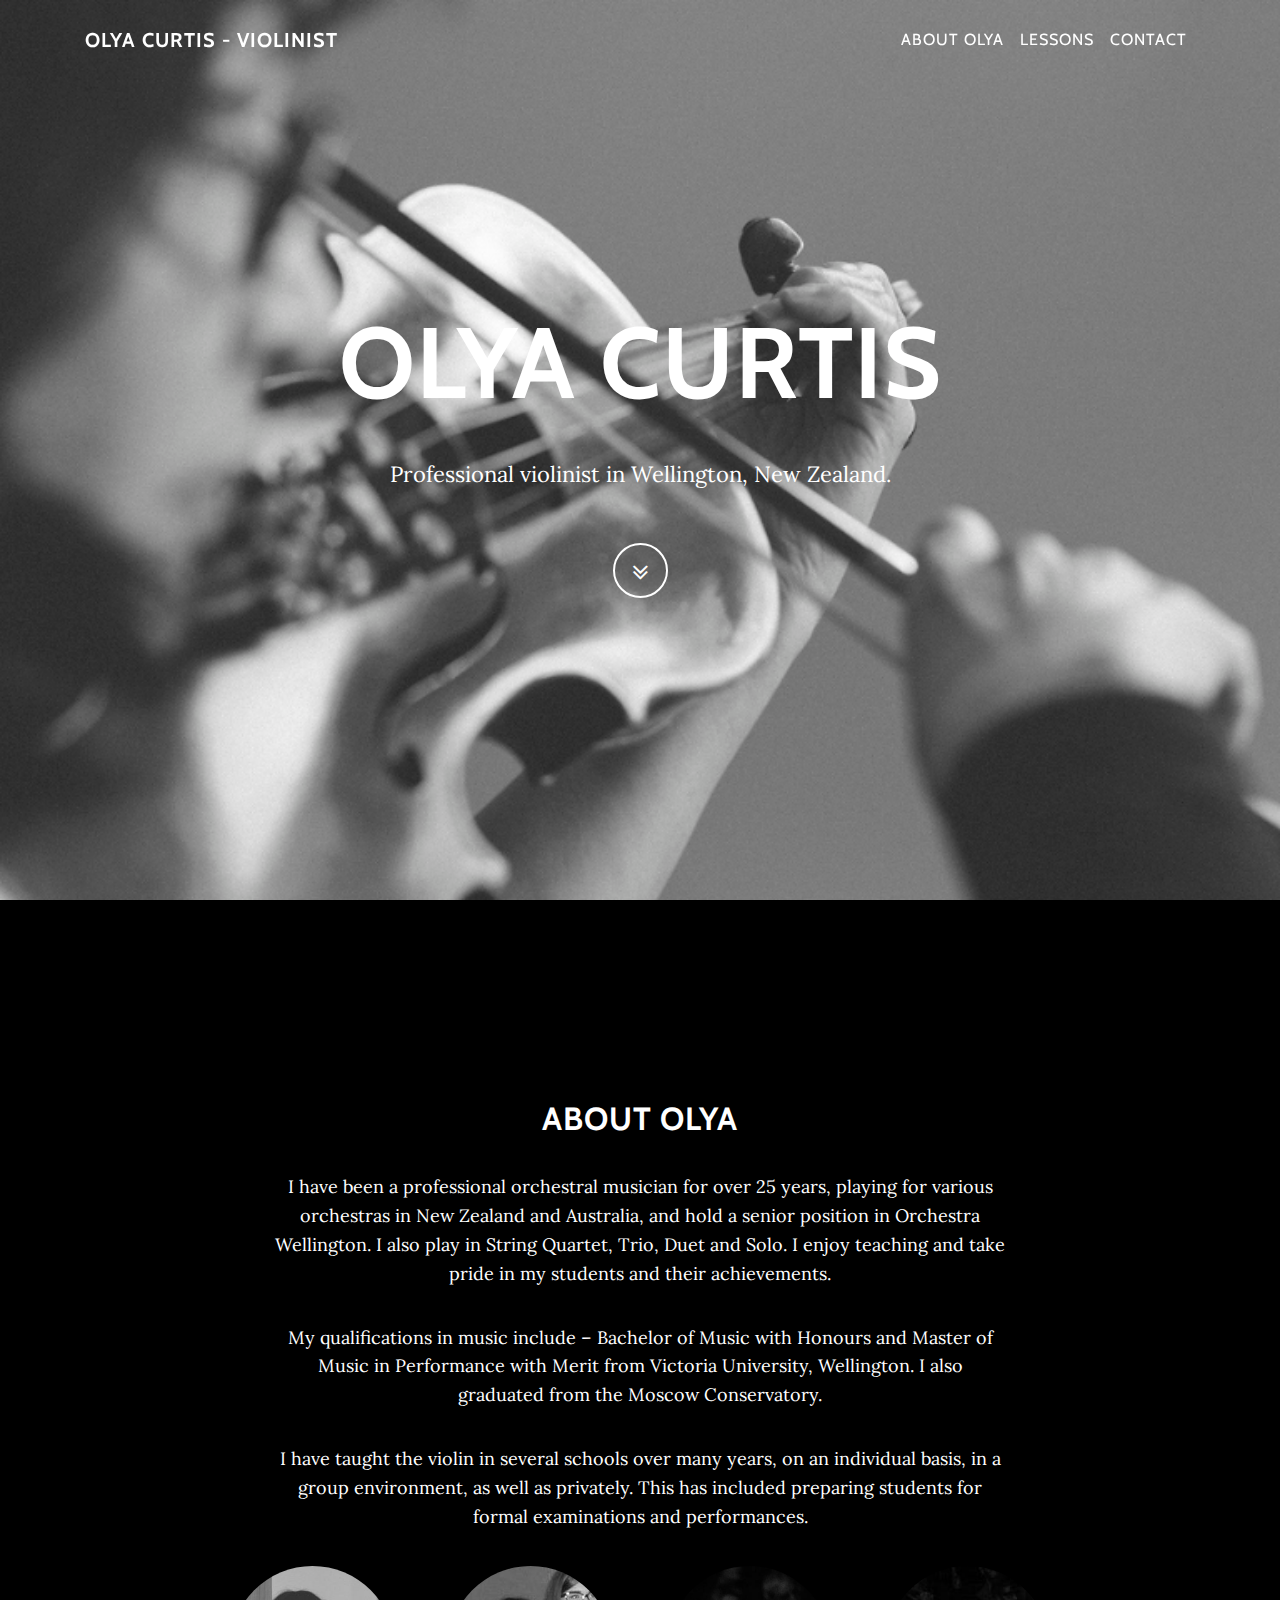
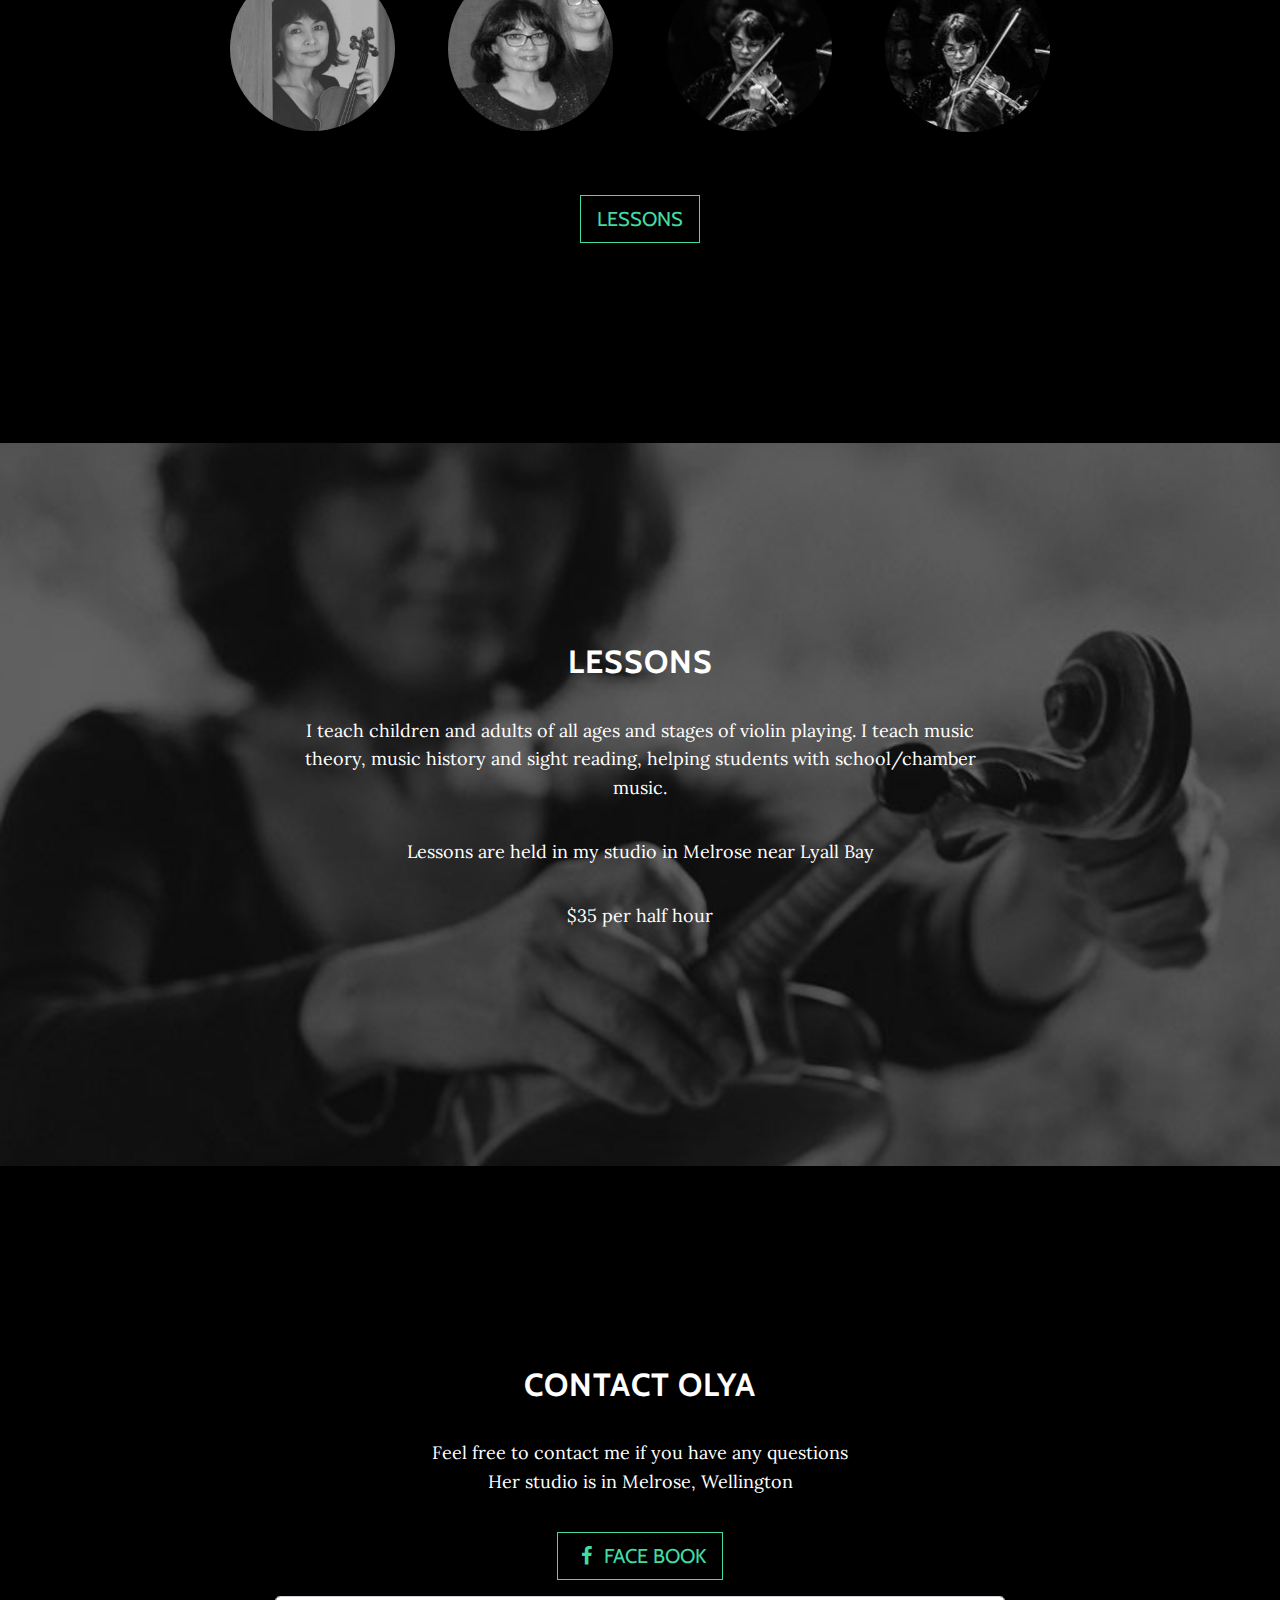
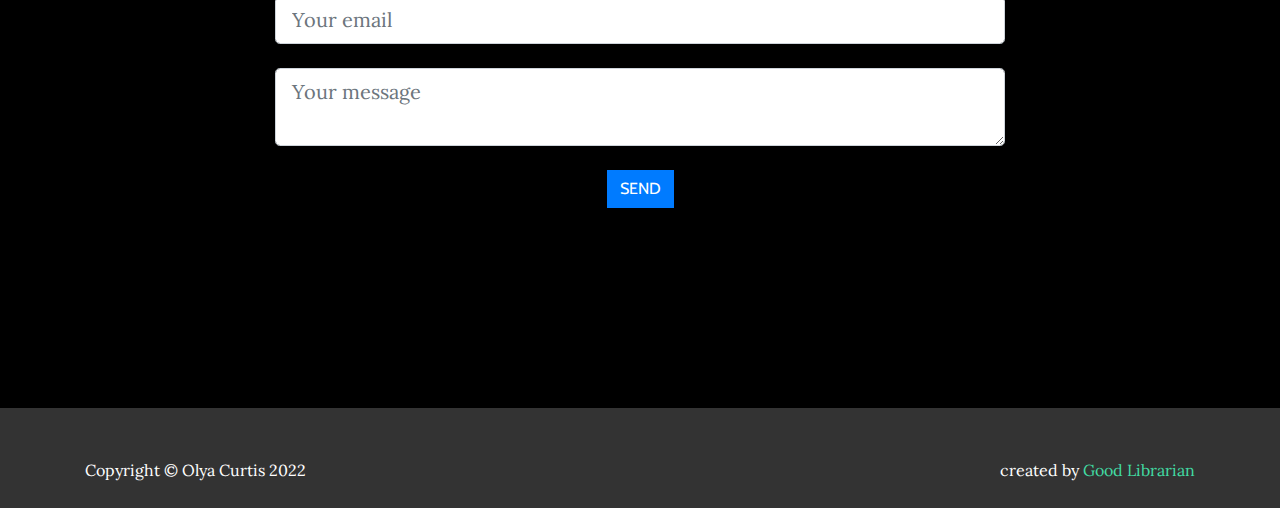
==== commit 47ad9730: "Update index.html" ====
--- a/index.html
+++ b/index.html
@@ -217,7 +217,7 @@
         <div class="row">
 		  <div class="col-lg-8 mx-auto">
             <h2>Contact Olya</h2>
-            <p>Feel free to contact me if you have any questions</p> Her studio is in Melrose, Wellington
+            <p>Feel free to contact me if you have any questions <br> Her studio is in Melrose, Wellington </p>
             <ul class="list-inline banner-social-buttons">
 		<li class="list-inline-item">
                 <a class="btn btn-default btn-lg" href="https://www.facebook.com/olya.curtis">
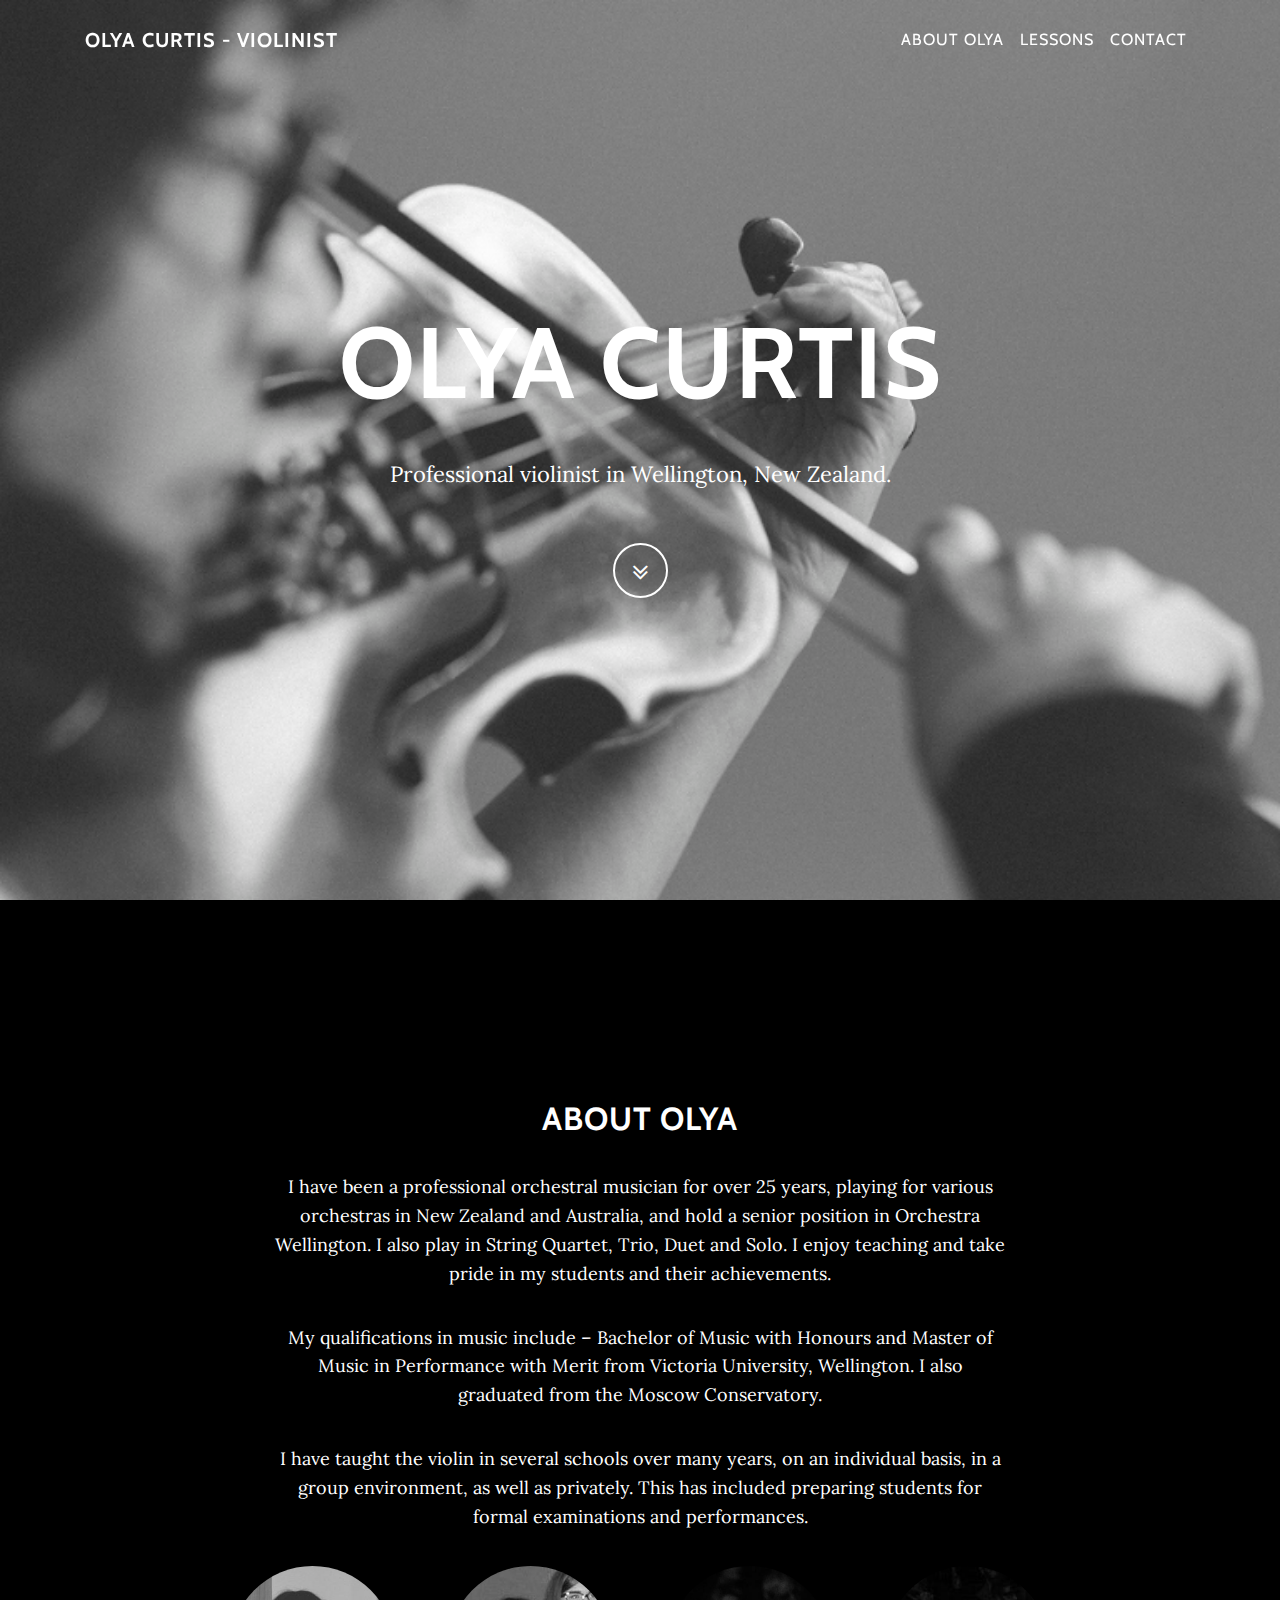
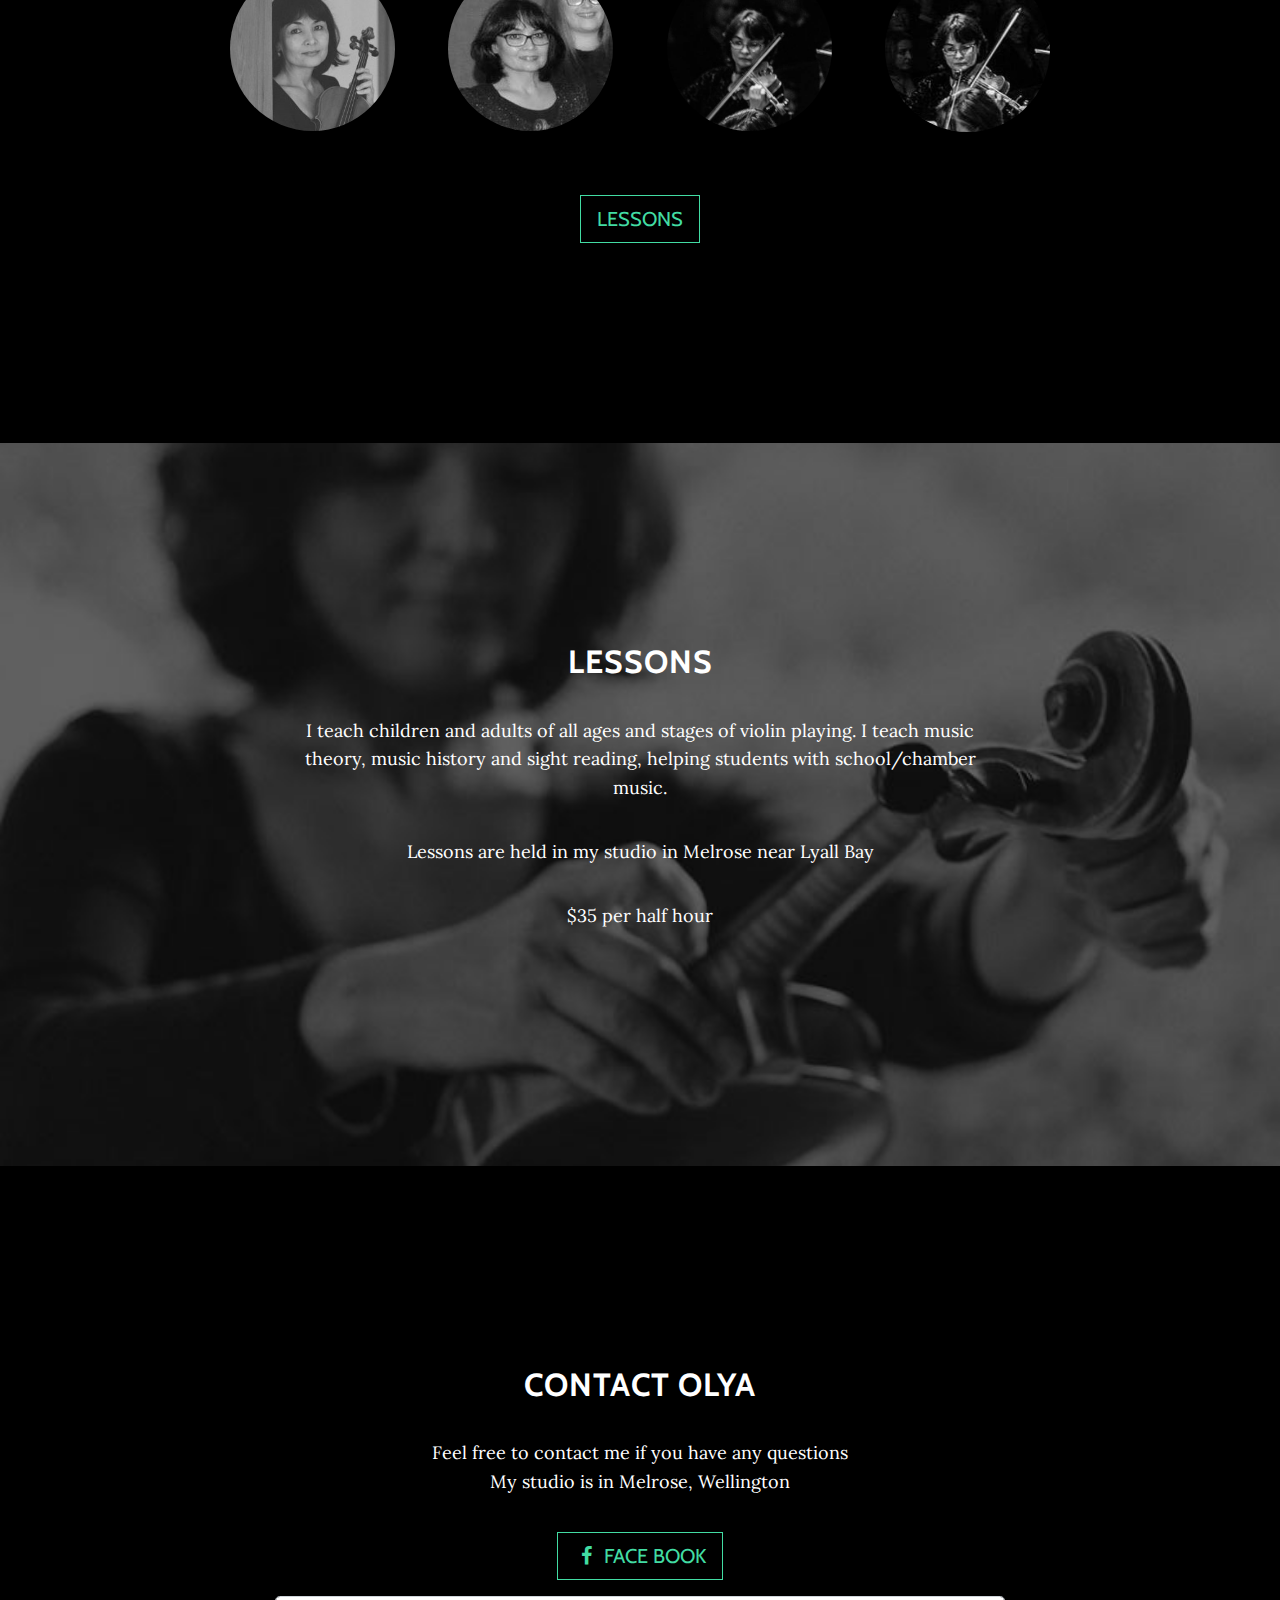
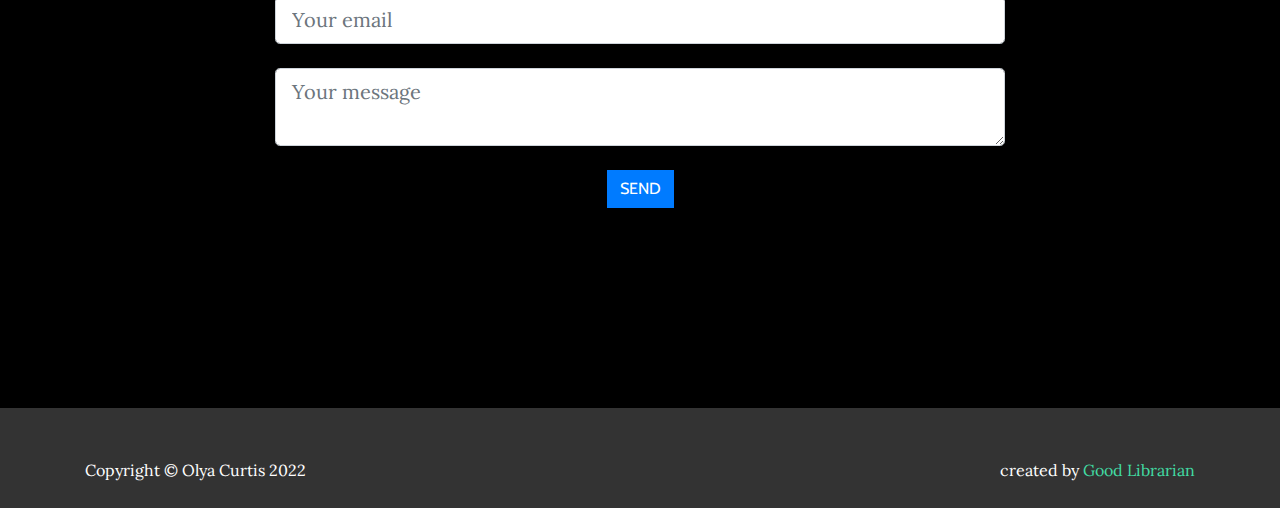
==== commit 8d47914d: "Update index.html" ====
--- a/index.html
+++ b/index.html
@@ -43,9 +43,9 @@
               <a class="nav-link js-scroll-trigger" href="#download">Lessons</a>
             </li>
             <li class="nav-item">
-              <a class="nav-link js-scroll-trigger" href="#contact">Contact</a>
+              <a class="nav-link js-scroll-trigger" href="#">Contact</a>
             </li>
-          </ul>
+		            </ul>
         </div>
       </div>
     </nav>
@@ -217,7 +217,7 @@
         <div class="row">
 		  <div class="col-lg-8 mx-auto">
             <h2>Contact Olya</h2>
-            <p>Feel free to contact me if you have any questions <br> Her studio is in Melrose, Wellington </p>
+            <p>Feel free to contact me if you have any questions <br> My studio is in Melrose, Wellington </p>
             <ul class="list-inline banner-social-buttons">
 		<li class="list-inline-item">
                 <a class="btn btn-default btn-lg" href="https://www.facebook.com/olya.curtis">
